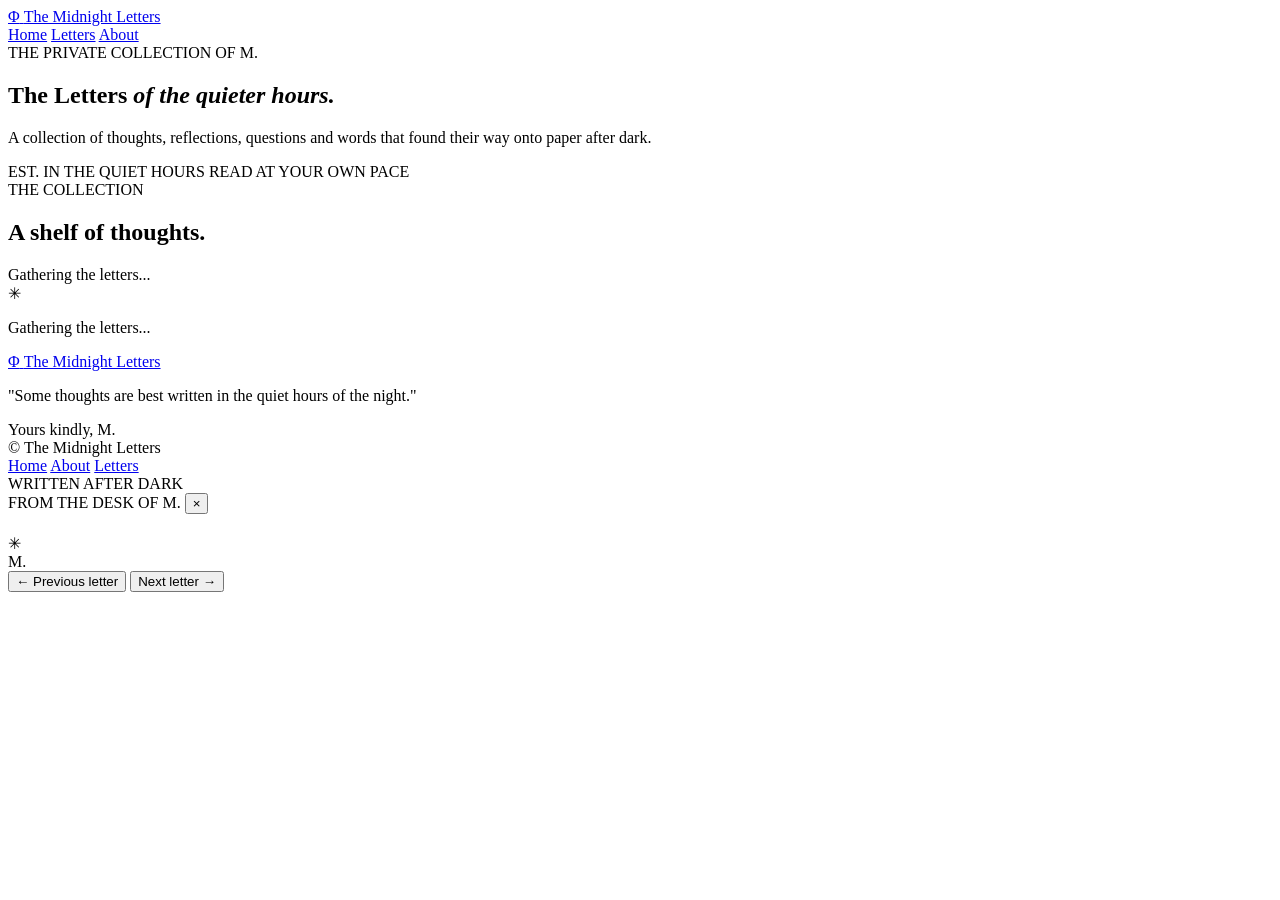
==== letters.html @ 96b76bab "feat: enhance website archive, branding, and metadata - Build interactive bookshelf-style letters ar" ====
<!DOCTYPE html>
<html lang="en">

<head>
    <title>The Letters | The Midnight Letters</title>

    <meta name="description"
        content="Explore the archive of The Midnight Letters: philosophical reflections, personal correspondence and thoughtful writings on the quieter parts of life.">

    <meta name="author" content="M.">
    <meta name="robots" content="index, follow">

    <link rel="canonical" href="https://themidnightletters.netlify.app/letters.html">

    <meta property="og:type" content="website">
    <meta property="og:title" content="The Letters | The Midnight Letters">
    <meta property="og:description"
        content="An archive of reflections, correspondence and thoughts worth returning to.">
    <meta property="og:url" content="https://themidnightletters.netlify.app/letters.html">
    <meta property="og:image" content="https://themidnightletters.netlify.app/assets/og-image.jpg">
    <meta property="og:image:width" content="1200">
    <meta property="og:image:height" content="630">
    <meta property="og:site_name" content="The Midnight Letters">
    <meta property="og:locale" content="en_ZA">

    <meta name="twitter:card" content="summary_large_image">
    <meta name="twitter:title" content="The Letters | The Midnight Letters">
    <meta name="twitter:description"
        content="An archive of reflections, correspondence and thoughts worth returning to.">
    <meta name="twitter:image" content="https://themidnightletters.netlify.app/assets/og-image.jpg">


    <script type="application/ld+json">
{
  "@context": "https://schema.org",
  "@type": "CollectionPage",
  "@id": "https://themidnightletter.netlify.app/letters.html#webpage",
  "url": "https://themidnightletter.netlify.app/letters.html",
  "name": "The Letters | The Midnight Letters",
  "description": "An archive of philosophical reflections, personal correspondence and thoughts on the quieter parts of life.",
  "isPartOf": {
    "@id": "https://themidnightletter.netlify.app/#website"
  },
  "inLanguage": "en-ZA"
}
</script>

</head>

<body class="letters-page">

    <header class="site-header">

        <a href="index.html" class="logo" aria-label="The Midnight Letters home">

            <span class="logo-symbol" aria-hidden="true">Φ</span>
            <span class="logo-name">The Midnight Letters</span>

        </a>

        <nav class="nav-links" aria-label="Main navigation">

            <a href="index.html" class="nav-link">Home</a>
            <a href="letters.html" class="nav-link active" aria-current="page">Letters</a>
            <a href="index.html#about" class="nav-link">About</a>

        </nav>

    </header>

    <main>

        <section class="archive-intro">

            <div class="archive-grain" aria-hidden="true"></div>

            <div class="archive-intro-content">

                <div class="archive-eyebrow">
                    <span></span>
                    THE PRIVATE COLLECTION OF M.
                    <span></span>
                </div>

                <h1>
                    The Letters
                    <em>of the quieter hours.</em>
                </h1>

                <p>
                    A collection of thoughts, reflections,
                    questions and words that found their way
                    onto paper after dark.
                </p>

                <div class="archive-intro-bottom">
                    <span>EST. IN THE QUIET HOURS</span>
                    <span>READ AT YOUR OWN PACE</span>
                </div>

            </div>

        </section>

        <section class="archive-section" aria-labelledby="archive-heading">

            <div class="archive-container">

                <div class="archive-section-heading">

                    <div>
                        <span class="section-eyebrow">
                            THE COLLECTION
                        </span>

                        <h2 id="archive-heading">
                            A shelf of thoughts.
                        </h2>
                    </div>

                    <span class="letter-count" id="letter-count">
                        Gathering the letters...
                    </span>

                </div>

                <div class="archive-divider">
                    <span></span>
                    <span>✳</span>
                    <span></span>
                </div>

                <div class="book-grid" id="book-grid" aria-live="polite" aria-busy="true">

                    <p class="archive-message">
                        Gathering the letters...
                    </p>

                </div>

            </div>

        </section>

    </main>

    <footer class="site-footer">

        <div class="footer-grain" aria-hidden="true"></div>

        <div class="footer-container">

            <div class="footer-main">

                <a href="index.html" class="footer-brand">
                    <span class="footer-symbol">Φ</span>
                    <span>The Midnight Letters</span>
                </a>

                <p class="footer-quote">
                    "Some thoughts are best written in the
                    quiet hours of the night."
                </p>

                <span class="footer-signature">
                    Yours kindly, M.
                </span>

            </div>

            <div class="footer-divider"></div>

            <div class="footer-bottom">

                <span class="footer-copyright">
                    © <span id="copyright-year"></span>
                    The Midnight Letters
                </span>

                <nav class="footer-navigation" aria-label="Footer navigation">

                    <a href="index.html">Home</a>
                    <a href="index.html#about">About</a>
                    <a href="letters.html">Letters</a>

                </nav>

                <span class="footer-credit">
                    WRITTEN AFTER DARK
                </span>

            </div>

        </div>

    </footer>

    <!-- Letter reading modal -->

    <div class="reading-modal" id="reading-modal" aria-hidden="true">

        <div class="modal-backdrop" data-close-modal></div>

        <section class="reading-panel" role="dialog" aria-modal="true" aria-labelledby="modal-title"
            aria-describedby="modal-opening" tabindex="-1">

            <div class="reading-topbar">

                <span class="reading-label">
                    FROM THE DESK OF M.
                </span>

                <button class="reading-close" type="button" aria-label="Close letter" data-close-modal>
                    <span aria-hidden="true">×</span>
                </button>

            </div>

            <div class="reading-scroll">

                <article class="reading-letter">

                    <div class="reading-meta">
                        <span id="modal-number"></span>
                        <span id="modal-date"></span>
                    </div>

                    <h2 id="modal-title"></h2>

                    <p class="reading-opening" id="modal-opening"></p>

                    <div class="reading-divider">
                        <span></span>
                        <span>✳</span>
                        <span></span>
                    </div>

                    <div class="reading-body" id="modal-body"></div>

                    <div class="reading-signature">
                        <span id="modal-signoff"></span>
                        <span class="reading-author" id="modal-author">M.</span>
                    </div>

                </article>

            </div>

            <div class="reading-navigation">

                <button type="button" class="reading-nav-button" id="previous-letter">
                    <span aria-hidden="true">←</span>
                    Previous letter
                </button>

                <span class="reading-position" id="reading-position"></span>

                <button type="button" class="reading-nav-button" id="next-letter">
                    Next letter
                    <span aria-hidden="true">→</span>
                </button>

            </div>

        </section>

    </div>

</body>

</html>
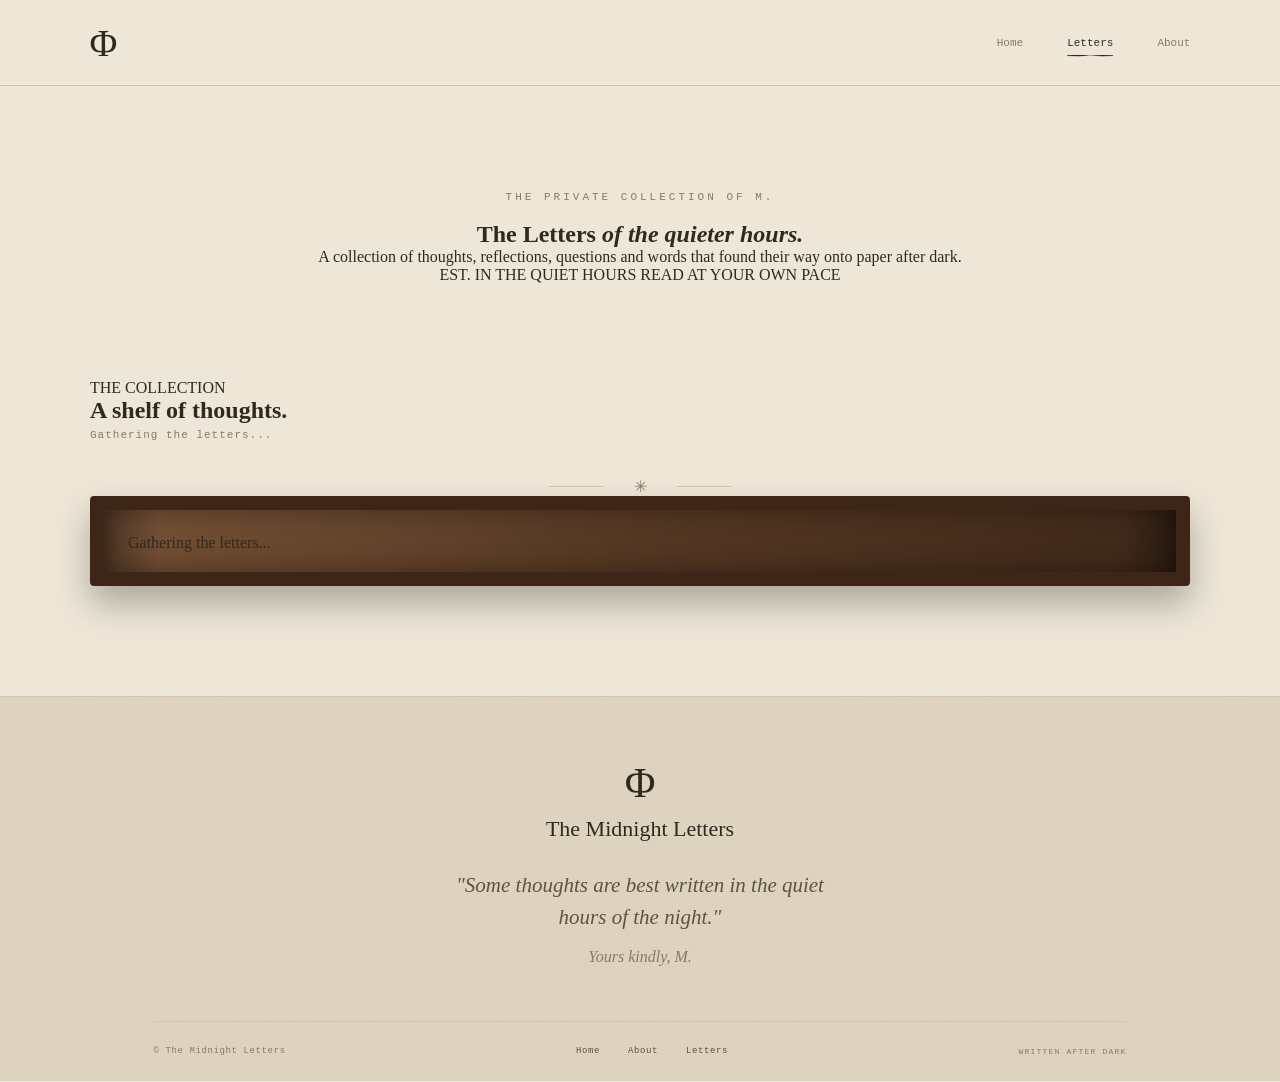
==== commit da6abbc7: "(feat): forgot to add styling - added styling to index and letters" ====
--- a/letters.html
+++ b/letters.html
@@ -29,7 +29,8 @@
         content="An archive of reflections, correspondence and thoughts worth returning to.">
     <meta name="twitter:image" content="https://themidnightletters.netlify.app/assets/og-image.jpg">
 
-
+    <link rel="stylesheet" href="css/letters.css">
+    <link rel="stylesheet" href="css/style.css">
     <script type="application/ld+json">
 {
   "@context": "https://schema.org",
--- a/css/letters.css
+++ b/css/letters.css
@@ -0,0 +1,1069 @@
+
+/* =========================================
+   THE MIDNIGHT LETTERS
+   LETTER ARCHIVE STYLESHEET
+========================================= */
+
+
+/* =========================================
+   ARCHIVE INTRODUCTION
+========================================= */
+
+.archive-intro {
+    max-width: 850px;
+    margin: 0 auto;
+    padding: 105px 24px 75px;
+    text-align: center;
+}
+
+.archive-eyebrow {
+    margin-bottom: 18px;
+    font-family: var(--typewriter);
+    font-size: 11px;
+    letter-spacing: 3px;
+    text-transform: uppercase;
+    color: var(--ink-faded);
+}
+
+.archive-title {
+    margin: 0 0 22px;
+    font-family: var(--display);
+    font-size: clamp(38px, 6vw, 64px);
+    font-weight: normal;
+    line-height: 1.1;
+    color: var(--ink);
+}
+
+.archive-description {
+    max-width: 600px;
+    margin: 0 auto;
+    font-family: var(--serif);
+    font-size: 19px;
+    line-height: 1.7;
+    color: var(--ink-soft);
+}
+
+.archive-divider {
+    display: flex;
+    align-items: center;
+    justify-content: center;
+    gap: 15px;
+    margin-top: 35px;
+    color: var(--ink-faded);
+}
+
+.archive-divider::before,
+.archive-divider::after {
+    content: "";
+    width: 55px;
+    height: 1px;
+    background: var(--border);
+}
+
+
+/* =========================================
+   ARCHIVE SECTION
+========================================= */
+
+.archive-section {
+    width: min(1100px, calc(100% - 48px));
+    margin: 0 auto;
+    padding: 20px 0 110px;
+}
+
+.archive-heading {
+    display: flex;
+    align-items: center;
+    justify-content: space-between;
+    gap: 20px;
+    margin-bottom: 40px;
+    padding-bottom: 15px;
+    border-bottom: 1px solid var(--border);
+}
+
+.archive-heading h2 {
+    margin: 0;
+    font-family: var(--display);
+    font-size: 27px;
+    font-weight: normal;
+    color: var(--ink);
+}
+
+.letter-count {
+    font-family: var(--typewriter);
+    font-size: 11px;
+    letter-spacing: 1px;
+    color: var(--ink-faded);
+}
+
+
+/* =========================================
+   ANTIQUE WOODEN BOOKCASE
+========================================= */
+
+.book-grid {
+    position: relative;
+
+    display: flex;
+    flex-direction: column;
+    gap: 0;
+
+    width: 100%;
+    padding: 24px 24px 20px;
+
+    background:
+        linear-gradient(
+            90deg,
+            rgba(0, 0, 0, 0.35),
+            transparent 5%,
+            transparent 95%,
+            rgba(0, 0, 0, 0.35)
+        ),
+        linear-gradient(
+            135deg,
+            #765237,
+            #543722 50%,
+            #3d2719
+        );
+
+    border: 14px solid #3d2617;
+    border-radius: 4px;
+
+    box-shadow:
+        0 18px 35px rgba(0, 0, 0, 0.28),
+        inset 0 0 25px rgba(0, 0, 0, 0.35);
+}
+
+
+/* =========================================
+   INDIVIDUAL SHELF INTERIOR
+========================================= */
+
+.bookshelf-row {
+    position: relative;
+
+    display: flex;
+    align-items: flex-end;
+    justify-content: flex-start;
+
+    gap: 6px;
+
+    height: 220px;
+    min-height: 220px;
+
+    padding: 0 15px 18px;
+
+    margin-bottom: 28px;
+
+    background:
+        linear-gradient(
+            90deg,
+            rgba(0, 0, 0, 0.28),
+            transparent 12%,
+            transparent 88%,
+            rgba(0, 0, 0, 0.28)
+        ),
+        linear-gradient(
+            180deg,
+            #382417,
+            #543722 55%,
+            #64432b
+        );
+
+    box-shadow:
+        inset 0 12px 20px rgba(0, 0, 0, 0.22),
+        inset 0 -5px 12px rgba(0, 0, 0, 0.25);
+
+    overflow: visible;
+}
+
+.bookshelf-row:last-child {
+    margin-bottom: 0;
+}
+
+
+/* Side framing */
+
+.bookshelf-row::before {
+    content: "";
+
+    position: absolute;
+    top: 0;
+    bottom: 0;
+    left: -24px;
+    right: -24px;
+
+    border-left: 5px solid rgba(31, 18, 10, 0.35);
+    border-right: 5px solid rgba(31, 18, 10, 0.35);
+
+    pointer-events: none;
+    z-index: 0;
+}
+
+
+/* =========================================
+   SOLID WOODEN SHELF BOARD
+========================================= */
+
+.bookshelf-board {
+    position: absolute;
+
+    bottom: 0;
+    left: -24px;
+    right: -24px;
+
+    height: 19px;
+
+    background:
+        linear-gradient(
+            180deg,
+            #a17a51 0%,
+            #795335 18%,
+            #593a24 65%,
+            #392416 100%
+        );
+
+    border-top: 2px solid #b08a5f;
+    border-bottom: 3px solid #29190f;
+
+    border-radius: 2px;
+
+    box-shadow:
+        0 7px 12px rgba(0, 0, 0, 0.4),
+        inset 0 2px 3px rgba(255, 220, 175, 0.12),
+        inset 0 -4px 5px rgba(0, 0, 0, 0.35);
+
+    z-index: 3;
+}
+
+.bookshelf-board::after {
+    content: "";
+
+    position: absolute;
+    inset: 3px 0;
+
+    background:
+        repeating-linear-gradient(
+            175deg,
+            transparent 0,
+            rgba(35, 20, 10, 0.12) 2px,
+            transparent 4px,
+            transparent 9px
+        );
+
+    opacity: 0.6;
+    pointer-events: none;
+}
+
+
+/* =========================================
+   BOOK DIMENSIONS
+========================================= */
+
+.book-card {
+    position: relative;
+
+    flex: 0 0 45px;
+
+    width: 45px;
+    min-width: 45px;
+    max-width: 45px;
+
+    height: 185px;
+
+    z-index: 2;
+}
+
+.book-button {
+    display: block;
+
+    width: 100%;
+    height: 100%;
+
+    padding: 0;
+
+    border: 0;
+    background: transparent;
+
+    cursor: pointer;
+}
+
+
+/* =========================================
+   THREE-DIMENSIONAL BOOK SPINE
+========================================= */
+
+.book-spine {
+    --leather: #493023;
+    --leather-light: #79533a;
+    --leather-dark: #24160f;
+    --gold: #d8bd8b;
+
+    position: relative;
+
+    display: flex;
+    flex-direction: column;
+    align-items: center;
+    justify-content: center;
+
+    width: 45px;
+    height: 185px;
+
+    padding: 12px 4px;
+
+    overflow: hidden;
+
+    color: var(--gold);
+
+    border-radius: 3px 3px 0 0;
+
+    background:
+        linear-gradient(
+            90deg,
+            rgba(0, 0, 0, 0.35),
+            transparent 18%,
+            rgba(255, 255, 255, 0.13) 35%,
+            transparent 65%,
+            rgba(0, 0, 0, 0.35)
+        ),
+        linear-gradient(
+            180deg,
+            var(--leather-light),
+            var(--leather) 45%,
+            var(--leather-dark)
+        );
+
+    box-shadow:
+        inset 3px 0 6px rgba(255, 255, 255, 0.2),
+        inset -3px 0 6px rgba(0, 0, 0, 0.3),
+        2px 0 5px rgba(0, 0, 0, 0.4);
+
+    transform-origin: bottom center;
+
+    transition:
+        transform 0.3s ease,
+        box-shadow 0.3s ease;
+}
+
+
+/* Leather grain */
+
+.book-spine::before {
+    content: "";
+
+    position: absolute;
+    inset: 0;
+
+    pointer-events: none;
+    opacity: 0.18;
+
+    background-image: url("data:image/svg+xml,%3Csvg viewBox='0 0 160 160' xmlns='http://www.w3.org/2000/svg'%3E%3Cfilter id='g'%3E%3CfeTurbulence type='fractalNoise' baseFrequency='.8' numOctaves='3' stitchTiles='stitch'/%3E%3C/filter%3E%3Crect width='100%25' height='100%25' filter='url(%23g)' opacity='.3'/%3E%3C/svg%3E");
+}
+
+
+/* Raised spine detailing */
+
+.book-spine::after {
+    content: "";
+
+    position: absolute;
+    top: 12px;
+    bottom: 12px;
+    left: 5px;
+    right: 5px;
+
+    border-top: 2px solid rgba(215, 184, 133, 0.55);
+    border-bottom: 2px solid rgba(215, 184, 133, 0.55);
+
+    box-shadow:
+        0 3px 0 rgba(0, 0, 0, 0.2),
+        0 -3px 0 rgba(0, 0, 0, 0.2);
+
+    pointer-events: none;
+}
+
+
+/* =========================================
+   BOOK SPINE TYPOGRAPHY
+========================================= */
+
+.spine-number,
+.spine-title,
+.spine-ornament,
+.spine-author {
+    position: relative;
+    z-index: 2;
+
+    text-shadow:
+        0 1px 2px rgba(0, 0, 0, 0.8);
+}
+
+.spine-number {
+    position: absolute;
+    top: 20px;
+
+    font-family: var(--display);
+    font-size: 11px;
+    color: var(--gold);
+}
+
+.spine-title {
+    display: block;
+
+    position: absolute;
+    top: 42px;
+    bottom: 39px;
+
+    max-height: 105px;
+    max-width: 100%;
+
+    overflow: hidden;
+
+    font-family: var(--display);
+    font-size: 12px;
+    line-height: 1.2;
+    letter-spacing: 0.5px;
+
+    text-align: center;
+    white-space: nowrap;
+
+    writing-mode: vertical-rl;
+    text-orientation: mixed;
+
+    color: #e5cfa7;
+}
+
+.spine-ornament {
+    position: absolute;
+    bottom: 23px;
+
+    font-size: 10px;
+    color: var(--gold);
+}
+
+.spine-author {
+    display: none;
+}
+
+
+/* =========================================
+   LEATHER COLOUR VARIATIONS
+========================================= */
+
+.spine-tone-1 {
+    --leather: #493023;
+    --leather-light: #79533a;
+    --leather-dark: #24160f;
+}
+
+.spine-tone-2 {
+    --leather: #563626;
+    --leather-light: #80563d;
+    --leather-dark: #2b1b12;
+}
+
+.spine-tone-3 {
+    --leather: #39251e;
+    --leather-light: #654334;
+    --leather-dark: #1e1410;
+}
+
+.spine-tone-4 {
+    --leather: #61432e;
+    --leather-light: #8a6445;
+    --leather-dark: #302016;
+}
+
+.spine-tone-5 {
+    --leather: #49382c;
+    --leather-light: #72543e;
+    --leather-dark: #241a13;
+}
+
+.spine-tone-6 {
+    --leather: #503024;
+    --leather-light: #79503b;
+    --leather-dark: #25150f;
+}
+
+.spine-tone-7 {
+    --leather: #60402b;
+    --leather-light: #886344;
+    --leather-dark: #302014;
+}
+
+.spine-tone-8 {
+    --leather: #34251d;
+    --leather-light: #5e4130;
+    --leather-dark: #1c120d;
+}
+
+
+/* =========================================
+   BOOK INTERACTIONS
+========================================= */
+
+.book-button:hover {
+    position: relative;
+    z-index: 5;
+}
+
+.book-button:hover .book-spine,
+.book-button:focus-visible .book-spine {
+    transform: translateY(-17px) rotate(-2deg);
+
+    box-shadow:
+        inset 3px 0 6px rgba(255, 255, 255, 0.2),
+        inset -3px 0 6px rgba(0, 0, 0, 0.3),
+        4px 12px 15px rgba(0, 0, 0, 0.5);
+}
+
+.book-button:focus-visible {
+    outline: 2px solid #d8bd8b;
+    outline-offset: 4px;
+}
+
+
+/* Occasional leaning books */
+
+.bookshelf-row .book-card:nth-child(7n) {
+    margin-left: 10px;
+}
+
+.bookshelf-row .book-card:nth-child(7n) .book-spine {
+    transform: rotate(-4deg);
+    transform-origin: bottom left;
+}
+
+.bookshelf-row .book-card:nth-child(7n) .book-button:hover .book-spine {
+    transform: translateY(-17px) rotate(-4deg);
+}
+
+
+/* =========================================
+   EMPTY ARCHIVE
+========================================= */
+
+.archive-empty {
+    padding: 65px 20px;
+
+    font-family: var(--serif);
+    font-size: 19px;
+    line-height: 1.7;
+    text-align: center;
+
+    color: var(--ink-faded);
+}
+
+
+/* =========================================
+   READING MODAL OVERLAY
+========================================= */
+
+.reading-modal {
+    position: fixed;
+    inset: 0;
+
+    display: flex;
+    align-items: center;
+    justify-content: center;
+
+    padding: 25px;
+
+    background: rgba(19, 14, 10, 0.86);
+    backdrop-filter: blur(7px);
+
+    z-index: 1000;
+
+    opacity: 0;
+    visibility: hidden;
+
+    transition:
+        opacity 0.35s ease,
+        visibility 0.35s ease;
+}
+
+.reading-modal.is-open {
+    opacity: 1;
+    visibility: visible;
+}
+
+
+/* =========================================
+   READING PAGE
+========================================= */
+
+.reading-panel {
+    position: relative;
+
+    width: min(760px, 100%);
+    max-height: 88vh;
+
+    padding: 75px clamp(30px, 8vw, 95px) 65px;
+
+    overflow-y: auto;
+
+    background:
+        radial-gradient(
+            ellipse at top left,
+            rgba(255, 255, 255, 0.45),
+            transparent 55%
+        ),
+        linear-gradient(
+            90deg,
+            rgba(115, 84, 49, 0.06),
+            transparent 5%,
+            transparent 95%,
+            rgba(115, 84, 49, 0.06)
+        ),
+        #f0e8d9;
+
+    border: 1px solid #c8b797;
+
+    box-shadow:
+        0 30px 100px rgba(0, 0, 0, 0.55),
+        inset 0 0 40px rgba(112, 83, 49, 0.06);
+
+    transform: translateY(25px) scale(0.98);
+
+    transition: transform 0.4s ease;
+}
+
+.reading-modal.is-open .reading-panel {
+    transform: translateY(0) scale(1);
+}
+
+
+/* Paper border */
+
+.reading-panel::before {
+    content: "";
+
+    position: absolute;
+    inset: 13px;
+
+    border: 1px solid rgba(151, 123, 84, 0.28);
+
+    pointer-events: none;
+}
+
+
+/* =========================================
+   MODAL CLOSE BUTTON
+========================================= */
+
+.reading-close {
+    position: absolute;
+    top: 25px;
+    right: 27px;
+
+    display: flex;
+    align-items: center;
+    justify-content: center;
+
+    width: 38px;
+    height: 38px;
+    min-width: 38px;
+
+    padding: 0;
+
+    border: 1px solid rgba(115, 88, 56, 0.35);
+    border-radius: 50%;
+
+    background: rgba(151, 123, 84, 0.06);
+
+    font-family: var(--serif);
+    font-size: 23px;
+    font-weight: normal;
+    line-height: 1;
+
+    color: var(--ink-soft);
+
+    cursor: pointer;
+
+    appearance: none;
+    -webkit-appearance: none;
+
+    box-shadow: none;
+
+    transition:
+        color 0.25s ease,
+        background 0.25s ease,
+        border-color 0.25s ease,
+        transform 0.25s ease;
+}
+
+.reading-close:hover {
+    background: var(--ink);
+    color: var(--paper);
+    border-color: var(--ink);
+    transform: rotate(90deg);
+}
+
+.reading-close:focus-visible {
+    outline: 2px solid #806345;
+    outline-offset: 4px;
+}
+
+.reading-close:active {
+    transform: scale(0.92);
+}
+
+
+/* =========================================
+   LETTER HEADER
+========================================= */
+
+.reading-number {
+    margin-bottom: 18px;
+
+    font-family: var(--typewriter);
+    font-size: 10px;
+    letter-spacing: 3px;
+    text-align: center;
+    text-transform: uppercase;
+
+    color: #958267;
+}
+
+.reading-title {
+    max-width: 550px;
+    margin: 0 auto 15px;
+
+    font-family: var(--display);
+    font-size: clamp(34px, 5vw, 49px);
+    font-weight: normal;
+    line-height: 1.12;
+    text-align: center;
+
+    color: #30251b;
+}
+
+.reading-date {
+    margin-bottom: 35px;
+
+    font-family: var(--serif);
+    font-size: 14px;
+    font-style: italic;
+    text-align: center;
+
+    color: #88765e;
+}
+
+
+/* Decorative divider */
+
+.reading-divider {
+    display: flex;
+    align-items: center;
+    justify-content: center;
+    gap: 13px;
+
+    margin: 0 auto 42px;
+
+    color: #a18b68;
+}
+
+.reading-divider::before,
+.reading-divider::after {
+    content: "";
+
+    width: 55px;
+    height: 1px;
+
+    background: #cbb99b;
+}
+
+
+/* =========================================
+   LETTER BODY
+========================================= */
+
+.reading-opening {
+    margin-bottom: 35px;
+
+    font-family: var(--serif);
+    font-size: 17px;
+    font-style: italic;
+    line-height: 1.8;
+
+    color: #75644e;
+}
+
+.reading-greeting {
+    margin-bottom: 25px;
+
+    font-family: var(--serif);
+    font-size: 20px;
+    font-style: italic;
+
+    color: #443629;
+}
+
+.reading-body {
+    font-family: var(--serif);
+    font-size: 19px;
+    line-height: 1.95;
+
+    color: #342a20;
+}
+
+.reading-body p {
+    margin: 0 0 25px;
+}
+
+.reading-body p:first-child::first-letter {
+    float: left;
+
+    margin: 7px 9px 0 0;
+
+    font-family: var(--display);
+    font-size: 54px;
+    line-height: 0.8;
+
+    color: #806345;
+}
+
+
+/* =========================================
+   LETTER SIGNATURE
+========================================= */
+
+.reading-signoff {
+    margin-top: 45px;
+
+    font-family: var(--serif);
+    font-size: 18px;
+    font-style: italic;
+    line-height: 1.8;
+
+    color: #75644e;
+}
+
+.reading-author {
+    margin-top: 10px;
+
+    font-family: var(--display);
+    font-size: 31px;
+    font-style: italic;
+
+    color: #443326;
+}
+
+
+/* =========================================
+   LETTER NAVIGATION
+========================================= */
+
+.reading-navigation {
+    display: flex;
+    align-items: center;
+    justify-content: space-between;
+
+    gap: 15px;
+
+    margin-top: 60px;
+    padding-top: 25px;
+
+    border-top: 1px solid #d4c4a8;
+}
+
+.reading-nav-button {
+    padding: 11px 15px;
+
+    border: 1px solid #c7b797;
+    background: transparent;
+
+    font-family: var(--typewriter);
+    font-size: 10px;
+    letter-spacing: 1px;
+    text-transform: uppercase;
+
+    color: #66543e;
+
+    cursor: pointer;
+
+    transition:
+        background 0.25s ease,
+        color 0.25s ease,
+        border-color 0.25s ease;
+}
+
+.reading-nav-button:hover:not(:disabled) {
+    background: #403124;
+    border-color: #403124;
+    color: #f0e8d9;
+}
+
+.reading-nav-button:disabled {
+    opacity: 0.3;
+    cursor: not-allowed;
+}
+
+.reading-position {
+    font-family: var(--typewriter);
+    font-size: 10px;
+    letter-spacing: 1px;
+
+    color: #958267;
+}
+
+
+/* =========================================
+   READING PANEL SCROLLBAR
+========================================= */
+
+.reading-panel::-webkit-scrollbar {
+    width: 7px;
+}
+
+.reading-panel::-webkit-scrollbar-track {
+    background: transparent;
+}
+
+.reading-panel::-webkit-scrollbar-thumb {
+    background: #c3b08e;
+    border-radius: 10px;
+}
+
+.reading-panel::-webkit-scrollbar-thumb:hover {
+    background: #9d8867;
+}
+
+
+/* =========================================
+   SCREEN READER TEXT
+========================================= */
+
+.visually-hidden {
+    position: absolute;
+
+    width: 1px;
+    height: 1px;
+
+    padding: 0;
+    margin: -1px;
+
+    overflow: hidden;
+    clip: rect(0, 0, 0, 0);
+
+    white-space: nowrap;
+    border: 0;
+}
+
+
+/* =========================================
+   RESPONSIVE DESIGN
+========================================= */
+
+@media (max-width: 650px) {
+
+    .archive-intro {
+        padding: 75px 20px 60px;
+    }
+
+    .archive-description {
+        font-size: 17px;
+    }
+
+    .archive-section {
+        width: calc(100% - 30px);
+        padding-bottom: 75px;
+    }
+
+    .archive-heading {
+        margin-bottom: 30px;
+    }
+
+    .archive-heading h2 {
+        font-size: 23px;
+    }
+
+    .book-grid {
+        padding: 15px 12px 15px;
+        border-width: 8px;
+    }
+
+    .bookshelf-row {
+        gap: 5px;
+        padding: 0 8px 18px;
+    }
+
+    .bookshelf-board {
+        left: -12px;
+        right: -12px;
+    }
+
+    .bookshelf-row::before {
+        left: -12px;
+        right: -12px;
+    }
+
+    .reading-modal {
+        padding: 10px;
+    }
+
+    .reading-panel {
+        max-height: 94vh;
+        padding: 65px 28px 40px;
+    }
+
+    .reading-title {
+        font-size: 34px;
+    }
+
+    .reading-body {
+        font-size: 17px;
+        line-height: 1.85;
+    }
+
+    .reading-navigation {
+        flex-wrap: wrap;
+        gap: 10px;
+    }
+
+    .reading-close {
+        top: 21px;
+        right: 21px;
+    }
+
+}
+
+
+@media (max-width: 380px) {
+
+    .book-grid {
+        padding-left: 6px;
+        padding-right: 6px;
+    }
+
+    .bookshelf-row {
+        gap: 4px;
+        padding-left: 4px;
+        padding-right: 4px;
+    }
+
+    .reading-panel {
+        padding-left: 21px;
+        padding-right: 21px;
+    }
+
+}
+
+
+/* =========================================
+   ACCESSIBILITY
+========================================= */
+
+@media (prefers-reduced-motion: reduce) {
+
+    *,
+    *::before,
+    *::after {
+        scroll-behavior: auto !important;
+        transition-duration: 0.01ms !important;
+        animation-duration: 0.01ms !important;
+        animation-iteration-count: 1 !important;
+    }
+
+}
--- a/css/style.css
+++ b/css/style.css
@@ -0,0 +1,1141 @@
+/* =========================================
+   THE MIDNIGHT LETTERS
+   Classical literary aesthetic
+========================================= */
+
+:root {
+    --paper: #eee7d8;
+    --paper-dark: #e4dac7;
+
+    --ink: #30291f;
+    --ink-soft: #5e5343;
+    --ink-faded: #887b65;
+
+    --border: #d1c5ad;
+
+    --serif: 'EB Garamond', Georgia, serif;
+    --display: 'IM Fell English', Georgia, serif;
+    --typewriter: 'Special Elite', monospace;
+}
+
+* {
+    box-sizing: border-box;
+    margin: 0;
+    padding: 0;
+}
+
+html {
+    scroll-behavior: smooth;
+}
+
+body {
+    min-height: 100vh;
+    background: var(--paper);
+    color: var(--ink);
+    font-family: var(--serif);
+}
+
+
+/* =========================================
+   NAVIGATION
+========================================= */
+
+.site-header {
+    width: 100%;
+    height: 86px;
+
+    display: flex;
+    align-items: center;
+    justify-content: space-between;
+
+    padding: 0 7%;
+
+    border-bottom: 1px solid var(--border);
+
+    position: relative;
+    z-index: 10;
+}
+
+
+/* =========================================
+   LOGO
+========================================= */
+
+.logo {
+    display: flex;
+    align-items: center;
+    gap: 13px;
+
+    text-decoration: none;
+    color: var(--ink);
+}
+
+.logo-symbol {
+    font-family: var(--display);
+    font-size: 38px;
+    line-height: 1;
+
+    display: inline-block;
+
+    transition:
+        transform 0.7s ease,
+        color 0.4s ease;
+}
+
+.logo-name {
+    max-width: 0;
+    opacity: 0;
+    overflow: hidden;
+    white-space: nowrap;
+
+    font-family: var(--display);
+    font-size: 19px;
+
+    transition:
+        max-width 0.6s ease,
+        opacity 0.4s ease,
+        transform 0.5s ease;
+
+    transform: translateX(-8px);
+}
+
+.logo:hover .logo-symbol,
+.logo:focus-visible .logo-symbol {
+    transform: rotate(90deg);
+    color: var(--ink-soft);
+}
+
+.logo:hover .logo-name,
+.logo:focus-visible .logo-name {
+    max-width: 230px;
+    opacity: 1;
+    transform: translateX(0);
+}
+
+
+/* =========================================
+   NAVIGATION LINKS
+========================================= */
+
+.nav-links {
+    display: flex;
+    align-items: center;
+    gap: 44px;
+}
+
+.nav-link {
+    position: relative;
+
+    display: inline-block;
+
+    text-decoration: none;
+    color: var(--ink-faded);
+
+    font-family: var(--typewriter);
+    font-size: 11px;
+
+    padding: 9px 0;
+
+    transition:
+        color 0.35s ease,
+        transform 0.35s ease;
+}
+
+
+/* Organic ink stroke */
+
+.nav-link::after {
+    content: '';
+
+    position: absolute;
+
+    left: 0;
+    bottom: 1px;
+
+    width: 100%;
+    height: 2px;
+
+    background: var(--ink);
+
+    transform: scaleX(0);
+    transform-origin: left center;
+
+    clip-path: polygon(0 35%,
+            25% 15%,
+            50% 45%,
+            75% 20%,
+            100% 40%,
+            100% 75%,
+            75% 90%,
+            50% 65%,
+            25% 90%,
+            0 70%);
+
+    transition: transform 0.45s cubic-bezier(.2, .7, .2, 1);
+}
+
+.nav-link:hover,
+.nav-link:focus-visible {
+    color: var(--ink);
+    transform: translateY(-2px);
+}
+
+.nav-link:hover::after,
+.nav-link:focus-visible::after,
+.nav-link.active::after {
+    transform: scaleX(1);
+}
+
+.nav-link.active {
+    color: var(--ink);
+}
+
+
+/* =========================================
+   HERO SECTION
+========================================= */
+
+.hero-section {
+    position: relative;
+
+    min-height: calc(100vh - 86px);
+    min-height: calc(100svh - 86px);
+
+    display: flex;
+    align-items: center;
+
+    padding: 100px 12%;
+
+    overflow: hidden;
+}
+
+
+/* Interactive astronomical illustration */
+
+#astrolabe-canvas {
+    position: absolute;
+    inset: 0;
+
+    width: 100%;
+    height: 100%;
+
+    z-index: 0;
+
+    pointer-events: none;
+}
+
+
+/* Paper texture */
+
+.paper-grain {
+    position: absolute;
+    inset: 0;
+
+    pointer-events: none;
+    z-index: 1;
+
+    opacity: 0.16;
+
+    background-image: url("data:image/svg+xml,%3Csvg viewBox='0 0 180 180' xmlns='http://www.w3.org/2000/svg'%3E%3Cfilter id='n'%3E%3CfeTurbulence type='fractalNoise' baseFrequency='.9' numOctaves='3' stitchTiles='stitch'/%3E%3C/filter%3E%3Crect width='100%25' height='100%25' filter='url(%23n)' opacity='.22'/%3E%3C/svg%3E");
+}
+
+
+/* =========================================
+   HERO CONTENT
+========================================= */
+
+.hero-content {
+    position: relative;
+    z-index: 2;
+
+    width: 100%;
+    max-width: 820px;
+}
+
+
+/* Editorial metadata */
+
+.hero-meta {
+    display: flex;
+    align-items: center;
+    gap: 12px;
+
+    margin-bottom: 38px;
+
+    color: var(--ink-faded);
+
+    font-family: var(--typewriter);
+    font-size: 9px;
+    letter-spacing: 1.1px;
+}
+
+.meta-line {
+    width: 30px;
+    height: 1px;
+    background: var(--ink-faded);
+}
+
+.meta-separator {
+    font-size: 14px;
+}
+
+
+/* Heading */
+
+.hero-content h1 {
+    max-width: 760px;
+
+    font-family: var(--display);
+    font-weight: 400;
+
+    font-size: clamp(48px, 7vw, 88px);
+    line-height: 1.12;
+
+    letter-spacing: -1.8px;
+
+    color: var(--ink);
+
+    min-height: 2.25em;
+}
+
+.typing-cursor {
+    display: inline-block;
+
+    font-family: var(--serif);
+    font-size: 0.8em;
+
+    margin-left: 4px;
+
+    animation: cursor-blink 1s steps(2, start) infinite;
+}
+
+@keyframes cursor-blink {
+    to {
+        visibility: hidden;
+    }
+}
+
+
+/* Letter body */
+
+.hero-body {
+    margin-top: 24px;
+    max-width: 490px;
+}
+
+.hero-description {
+    font-family: var(--serif);
+    font-size: 21px;
+
+    line-height: 1.65;
+    color: var(--ink-soft);
+}
+
+
+/* Signature */
+
+.sign-off {
+    margin-top: 30px;
+
+    display: flex;
+    flex-direction: column;
+    align-items: flex-start;
+    gap: 10px;
+
+    font-family: var(--display);
+    font-size: 21px;
+    font-style: italic;
+}
+
+.sign-off-line {
+    width: 38px;
+    height: 1px;
+    background: var(--ink-faded);
+}
+
+
+/* =========================================
+   RESPONSIVE
+========================================= */
+
+@media (max-width: 768px) {
+
+    .site-header {
+        height: 75px;
+        padding: 0 5%;
+    }
+
+    .logo-name {
+        display: none;
+    }
+
+    .nav-links {
+        gap: 23px;
+    }
+
+    .hero-section {
+        min-height: calc(100svh - 75px);
+        padding: 85px 7%;
+    }
+
+    .hero-content h1 {
+        font-size: clamp(45px, 9vw, 65px);
+        min-height: 2.6em;
+    }
+
+    .hero-meta {
+        font-size: 8px;
+        gap: 8px;
+        margin-bottom: 30px;
+    }
+
+    .hero-description {
+        font-size: 19px;
+    }
+}
+
+
+@media (max-width: 420px) {
+
+    .site-header {
+        padding: 0 20px;
+    }
+
+    .nav-links {
+        gap: 17px;
+    }
+
+    .nav-link {
+        font-size: 9px;
+    }
+
+    .hero-section {
+        padding: 75px 24px;
+    }
+
+    .hero-content h1 {
+        font-size: 47px;
+        letter-spacing: -1px;
+    }
+
+    .hero-description {
+        font-size: 18px;
+    }
+}
+
+
+/* =========================================
+   ABOUT SECTION
+========================================= */
+
+.about-section {
+    position: relative;
+    padding: 120px 12%;
+    background: var(--paper-dark);
+    color: var(--ink);
+    overflow: hidden;
+    border-top: 1px solid var(--border);
+}
+
+.about-grain {
+    position: absolute;
+    inset: 0;
+    pointer-events: none;
+    opacity: 0.13;
+    background-image: url("data:image/svg+xml,%3Csvg viewBox='0 0 180 180' xmlns='http://www.w3.org/2000/svg'%3E%3Cfilter id='n'%3E%3CfeTurbulence type='fractalNoise' baseFrequency='.9' numOctaves='3' stitchTiles='stitch'/%3E%3C/filter%3E%3Crect width='100%25' height='100%25' filter='url(%23n)' opacity='.22'/%3E%3C/svg%3E");
+}
+
+.about-container {
+    position: relative;
+    z-index: 1;
+    max-width: 1200px;
+    margin: 0 auto;
+}
+
+.about-heading {
+    display: flex;
+    align-items: center;
+    gap: 18px;
+    margin-bottom: 75px;
+}
+
+.about-eyebrow {
+    font-family: var(--typewriter);
+    font-size: 10px;
+    letter-spacing: 1.5px;
+    color: var(--ink-faded);
+    white-space: nowrap;
+}
+
+.about-heading-line {
+    width: 65px;
+    height: 1px;
+    background: var(--ink-faded);
+    opacity: 0.6;
+}
+
+.about-layout {
+    display: grid;
+    grid-template-columns: minmax(0, 1.5fr) minmax(240px, 0.8fr);
+    align-items: center;
+    gap: 90px;
+}
+
+/* Letter */
+
+.letter-content {
+    max-width: 680px;
+}
+
+.letter-date {
+    display: block;
+    margin-bottom: 25px;
+    font-family: var(--typewriter);
+    font-size: 9px;
+    letter-spacing: 1.5px;
+    color: var(--ink-faded);
+}
+
+.letter-content h2 {
+    max-width: 650px;
+    font-family: var(--display);
+    font-size: clamp(42px, 5vw, 62px);
+    font-weight: 400;
+    line-height: 1.12;
+    letter-spacing: -0.8px;
+    color: var(--ink);
+}
+
+.letter-divider {
+    display: flex;
+    align-items: center;
+    gap: 12px;
+    width: 110px;
+    margin: 32px 0;
+    color: var(--ink-faded);
+}
+
+.letter-divider span:first-child,
+.letter-divider span:last-child {
+    flex: 1;
+    height: 1px;
+    background: var(--border);
+}
+
+.letter-divider span:nth-child(2) {
+    font-size: 13px;
+}
+
+.letter-body {
+    font-family: var(--serif);
+    font-size: 19px;
+    line-height: 1.8;
+    color: var(--ink-soft);
+}
+
+.letter-body p {
+    margin-bottom: 23px;
+}
+
+.letter-body .letter-greeting {
+    font-family: var(--display);
+    font-size: 25px;
+    font-style: italic;
+    color: var(--ink);
+    margin-bottom: 22px;
+}
+
+.letter-signature {
+    display: flex;
+    flex-direction: column;
+    align-items: flex-start;
+    gap: 7px;
+    margin-top: 42px;
+    font-family: var(--display);
+    font-size: 20px;
+    font-style: italic;
+    color: var(--ink);
+}
+
+.signature-name {
+    font-size: 49px;
+    line-height: 1;
+    margin-top: 3px;
+}
+
+/* Antique illustration */
+
+.about-illustration {
+    display: flex;
+    flex-direction: column;
+    align-items: center;
+    justify-content: center;
+    color: var(--ink-faded);
+}
+
+.illustration-frame {
+    width: 100%;
+    max-width: 360px;
+    opacity: 0.85;
+    transition: opacity 0.5s ease, transform 0.7s ease;
+}
+
+.illustration-frame svg {
+    display: block;
+    width: 100%;
+    height: auto;
+}
+
+.about-illustration:hover .illustration-frame {
+    opacity: 1;
+    transform: rotate(-1deg);
+}
+
+.illustration-caption {
+    margin-top: 25px;
+    font-family: var(--typewriter);
+    font-size: 8px;
+    letter-spacing: 1.8px;
+    text-align: center;
+    color: var(--ink-faded);
+}
+
+/* Responsive */
+
+@media (max-width: 900px) {
+    .about-section {
+        padding: 100px 8%;
+    }
+
+    .about-layout {
+        grid-template-columns: 1fr;
+        gap: 65px;
+    }
+
+    .about-illustration {
+        max-width: 330px;
+        margin: 0 auto;
+    }
+
+    .illustration-frame {
+        max-width: 300px;
+    }
+}
+
+@media (max-width: 600px) {
+    .about-section {
+        padding: 85px 7%;
+    }
+
+    .about-heading {
+        margin-bottom: 50px;
+    }
+
+    .letter-content h2 {
+        font-size: 43px;
+    }
+
+    .letter-body {
+        font-size: 18px;
+        line-height: 1.75;
+    }
+
+    .about-layout {
+        gap: 50px;
+    }
+}
+
+
+/* =========================================
+   LETTERS SECTION
+========================================= */
+
+.letters-section {
+    position: relative;
+    padding: 115px 12% 55px;
+    background: var(--paper);
+    border-top: 1px solid var(--border);
+    overflow: hidden;
+}
+
+.letters-grain {
+    position: absolute;
+    inset: 0;
+    pointer-events: none;
+    opacity: 0.13;
+    background-image: url("data:image/svg+xml,%3Csvg viewBox='0 0 180 180' xmlns='http://www.w3.org/2000/svg'%3E%3Cfilter id='n'%3E%3CfeTurbulence type='fractalNoise' baseFrequency='.9' numOctaves='3' stitchTiles='stitch'/%3E%3C/filter%3E%3Crect width='100%25' height='100%25' filter='url(%23n)' opacity='.22'/%3E%3C/svg%3E");
+}
+
+.letters-container {
+    position: relative;
+    z-index: 1;
+    max-width: 1200px;
+    margin: 0 auto;
+}
+
+.letters-topline,
+.letters-bottomline {
+    display: flex;
+    align-items: center;
+    justify-content: space-between;
+    font-family: var(--typewriter);
+    font-size: 9px;
+    letter-spacing: 1.3px;
+    color: var(--ink-faded);
+}
+
+.letters-topline {
+    margin-bottom: 75px;
+}
+
+.letters-topline-line {
+    flex: 1;
+    height: 1px;
+    margin: 0 25px;
+    background: var(--border);
+}
+
+.letters-content {
+    display: grid;
+    grid-template-columns: 1.1fr 0.9fr;
+    align-items: center;
+    gap: 80px;
+}
+
+.letters-copy {
+    max-width: 590px;
+}
+
+.letters-eyebrow {
+    display: block;
+    margin-bottom: 25px;
+    font-family: var(--typewriter);
+    font-size: 9px;
+    letter-spacing: 1.2px;
+    color: var(--ink-faded);
+}
+
+.letters-copy h2 {
+    font-family: var(--display);
+    font-size: clamp(48px, 6vw, 76px);
+    font-weight: 400;
+    line-height: 1.08;
+    letter-spacing: -1.5px;
+    color: var(--ink);
+    margin-bottom: 30px;
+}
+
+.letters-copy h2 em {
+    display: block;
+    font-weight: 400;
+}
+
+.letters-copy p {
+    max-width: 490px;
+    margin-bottom: 19px;
+    font-family: var(--serif);
+    font-size: 19px;
+    line-height: 1.7;
+    color: var(--ink-soft);
+}
+
+/* CTA */
+
+.letters-cta {
+    display: inline-flex;
+    align-items: center;
+    gap: 23px;
+    margin-top: 24px;
+    padding: 14px 0;
+    border-bottom: 1px solid var(--ink-faded);
+    text-decoration: none;
+    color: var(--ink);
+    font-family: var(--typewriter);
+    font-size: 11px;
+    letter-spacing: 0.8px;
+    transition: gap 0.4s ease, color 0.4s ease;
+}
+
+.letters-cta-arrow {
+    font-size: 19px;
+    transition: transform 0.4s ease;
+}
+
+.letters-cta:hover,
+.letters-cta:focus-visible {
+    gap: 33px;
+    color: var(--ink-faded);
+}
+
+.letters-cta:hover .letters-cta-arrow,
+.letters-cta:focus-visible .letters-cta-arrow {
+    transform: translateX(5px);
+}
+
+/* Letter illustration */
+
+.letters-artwork {
+    display: flex;
+    flex-direction: column;
+    align-items: center;
+    justify-content: center;
+}
+
+.letter-illustration {
+    position: relative;
+    width: 300px;
+    height: 380px;
+    display: flex;
+    justify-content: center;
+    align-items: center;
+    transform: rotate(3deg);
+    transition: transform 0.7s ease;
+}
+
+.letters-artwork:hover .letter-illustration {
+    transform: rotate(0deg) translateY(-5px);
+}
+
+.letter-paper {
+    position: relative;
+    width: 260px;
+    height: 340px;
+    padding: 25px 23px;
+    background: #e8deca;
+    border: 1px solid #cbbda4;
+    box-shadow:
+        0 3px 8px rgba(48, 41, 31, 0.08),
+        0 18px 35px rgba(48, 41, 31, 0.09);
+    display: flex;
+    flex-direction: column;
+    align-items: center;
+}
+
+.paper-top {
+    width: 100%;
+    display: flex;
+    justify-content: space-between;
+    align-items: center;
+    font-family: var(--typewriter);
+    font-size: 7px;
+    letter-spacing: 1px;
+    color: var(--ink-faded);
+}
+
+.paper-top span:last-child {
+    font-size: 14px;
+}
+
+.paper-decoration {
+    width: 180px;
+    margin-top: 22px;
+    color: var(--ink-faded);
+}
+
+.paper-decoration svg {
+    width: 100%;
+    display: block;
+}
+
+.paper-writing {
+    width: 100%;
+    display: flex;
+    flex-direction: column;
+    gap: 11px;
+    margin-top: 12px;
+    opacity: 0.45;
+}
+
+.paper-writing span {
+    display: block;
+    height: 1px;
+    background: var(--ink-faded);
+}
+
+.paper-writing span:nth-child(2) {
+    width: 90%;
+}
+
+.paper-writing span:nth-child(3) {
+    width: 96%;
+}
+
+.paper-writing span:nth-child(4) {
+    width: 70%;
+}
+
+.paper-signature {
+    align-self: flex-end;
+    margin-top: auto;
+    font-family: var(--display);
+    font-size: 29px;
+    font-style: italic;
+    color: var(--ink-soft);
+}
+
+.letter-seal {
+    position: absolute;
+    bottom: 23px;
+    left: 50%;
+    transform: translateX(-50%);
+    width: 48px;
+    height: 48px;
+    display: flex;
+    align-items: center;
+    justify-content: center;
+    border-radius: 50%;
+    background: #795747;
+    color: #e8deca;
+    font-family: var(--display);
+    font-size: 22px;
+    box-shadow: 0 3px 8px rgba(48, 41, 31, 0.15);
+}
+
+.letters-art-caption {
+    margin-top: 15px;
+    font-family: var(--typewriter);
+    font-size: 8px;
+    letter-spacing: 1.5px;
+    color: var(--ink-faded);
+    text-align: center;
+}
+
+.letters-bottomline {
+    margin-top: 90px;
+    padding-top: 20px;
+    border-top: 1px solid var(--border);
+}
+
+/* Responsive */
+
+@media (max-width: 900px) {
+    .letters-section {
+        padding: 95px 8% 45px;
+    }
+
+    .letters-content {
+        grid-template-columns: 1fr;
+        gap: 65px;
+    }
+
+    .letters-artwork {
+        margin: 0 auto;
+    }
+}
+
+@media (max-width: 600px) {
+    .letters-section {
+        padding: 80px 7% 35px;
+    }
+
+    .letters-topline {
+        margin-bottom: 55px;
+        font-size: 7px;
+        gap: 10px;
+    }
+
+    .letters-topline-line {
+        margin: 0 5px;
+    }
+
+    .letters-copy h2 {
+        font-size: 49px;
+    }
+
+    .letters-copy p {
+        font-size: 18px;
+    }
+
+    .letter-illustration {
+        transform: scale(0.9) rotate(3deg);
+    }
+
+    .letters-bottomline {
+        margin-top: 60px;
+        font-size: 7px;
+    }
+}
+
+
+/* =========================================
+   FOOTER
+========================================= */
+
+.site-footer {
+    position: relative;
+    padding: 65px 12% 25px;
+    background: #ded3bf;
+    border-top: 1px solid var(--border);
+    overflow: hidden;
+}
+
+.footer-grain {
+    position: absolute;
+    inset: 0;
+    pointer-events: none;
+    opacity: 0.12;
+
+    background-image: url("data:image/svg+xml,%3Csvg viewBox='0 0 180 180' xmlns='http://www.w3.org/2000/svg'%3E%3Cfilter id='n'%3E%3CfeTurbulence type='fractalNoise' baseFrequency='.9' numOctaves='3' stitchTiles='stitch'/%3E%3C/filter%3E%3Crect width='100%25' height='100%25' filter='url(%23n)' opacity='.22'/%3E%3C/svg%3E");
+}
+
+.footer-container {
+    position: relative;
+    z-index: 1;
+    max-width: 1200px;
+    margin: 0 auto;
+}
+
+.footer-main {
+    display: flex;
+    flex-direction: column;
+    align-items: center;
+    text-align: center;
+    padding-bottom: 55px;
+}
+
+.footer-brand {
+    display: flex;
+    flex-direction: column;
+    align-items: center;
+    gap: 12px;
+    color: var(--ink);
+    text-decoration: none;
+    font-family: var(--display);
+    font-size: 22px;
+}
+
+.footer-symbol {
+    font-size: 42px;
+    line-height: 1;
+    transition: transform 0.6s ease;
+}
+
+.footer-brand:hover .footer-symbol {
+    transform: rotate(90deg);
+}
+
+.footer-quote {
+    max-width: 390px;
+    margin-top: 28px;
+    font-family: var(--display);
+    font-size: 21px;
+    font-style: italic;
+    line-height: 1.5;
+    color: var(--ink-soft);
+}
+
+.footer-signature {
+    margin-top: 15px;
+    font-family: var(--serif);
+    font-size: 16px;
+    font-style: italic;
+    color: var(--ink-faded);
+}
+
+.footer-divider {
+    width: 100%;
+    height: 1px;
+    background: var(--border);
+}
+
+.footer-bottom {
+    display: flex;
+    justify-content: space-between;
+    align-items: center;
+    gap: 25px;
+    padding-top: 24px;
+    font-family: var(--typewriter);
+    font-size: 9px;
+    letter-spacing: 0.6px;
+    color: var(--ink-faded);
+}
+
+.footer-navigation {
+    display: flex;
+    align-items: center;
+    gap: 28px;
+}
+
+.footer-navigation a {
+    position: relative;
+    color: var(--ink-soft);
+    text-decoration: none;
+    transition: color 0.3s ease;
+}
+
+.footer-navigation a::after {
+    content: "";
+    position: absolute;
+    bottom: -5px;
+    left: 0;
+    width: 100%;
+    height: 1px;
+    background: var(--ink);
+    transform: scaleX(0);
+    transform-origin: left;
+    transition: transform 0.35s ease;
+}
+
+.footer-navigation a:hover,
+.footer-navigation a:focus-visible {
+    color: var(--ink);
+}
+
+.footer-navigation a:hover::after,
+.footer-navigation a:focus-visible::after {
+    transform: scaleX(1);
+}
+
+.footer-credit {
+    font-size: 8px;
+    letter-spacing: 1.2px;
+}
+
+/* Responsive */
+
+@media (max-width: 768px) {
+    .site-footer {
+        padding: 55px 7% 25px;
+    }
+
+    .footer-bottom {
+        flex-direction: column;
+        gap: 22px;
+        text-align: center;
+    }
+
+    .footer-navigation {
+        gap: 25px;
+    }
+}
+
+@media (max-width: 420px) {
+    .footer-quote {
+        font-size: 19px;
+    }
+
+    .footer-navigation {
+        gap: 19px;
+    }
+}
+
+
+/* =========================================
+   ACCESSIBILITY
+========================================= */
+
+:focus-visible {
+    outline: 1px solid var(--ink);
+    outline-offset: 5px;
+}
+
+@media (prefers-reduced-motion: reduce) {
+
+    *,
+    *::before,
+    *::after {
+        animation-duration: 0.01ms !important;
+        animation-iteration-count: 1 !important;
+        transition-duration: 0.01ms !important;
+    }
+}
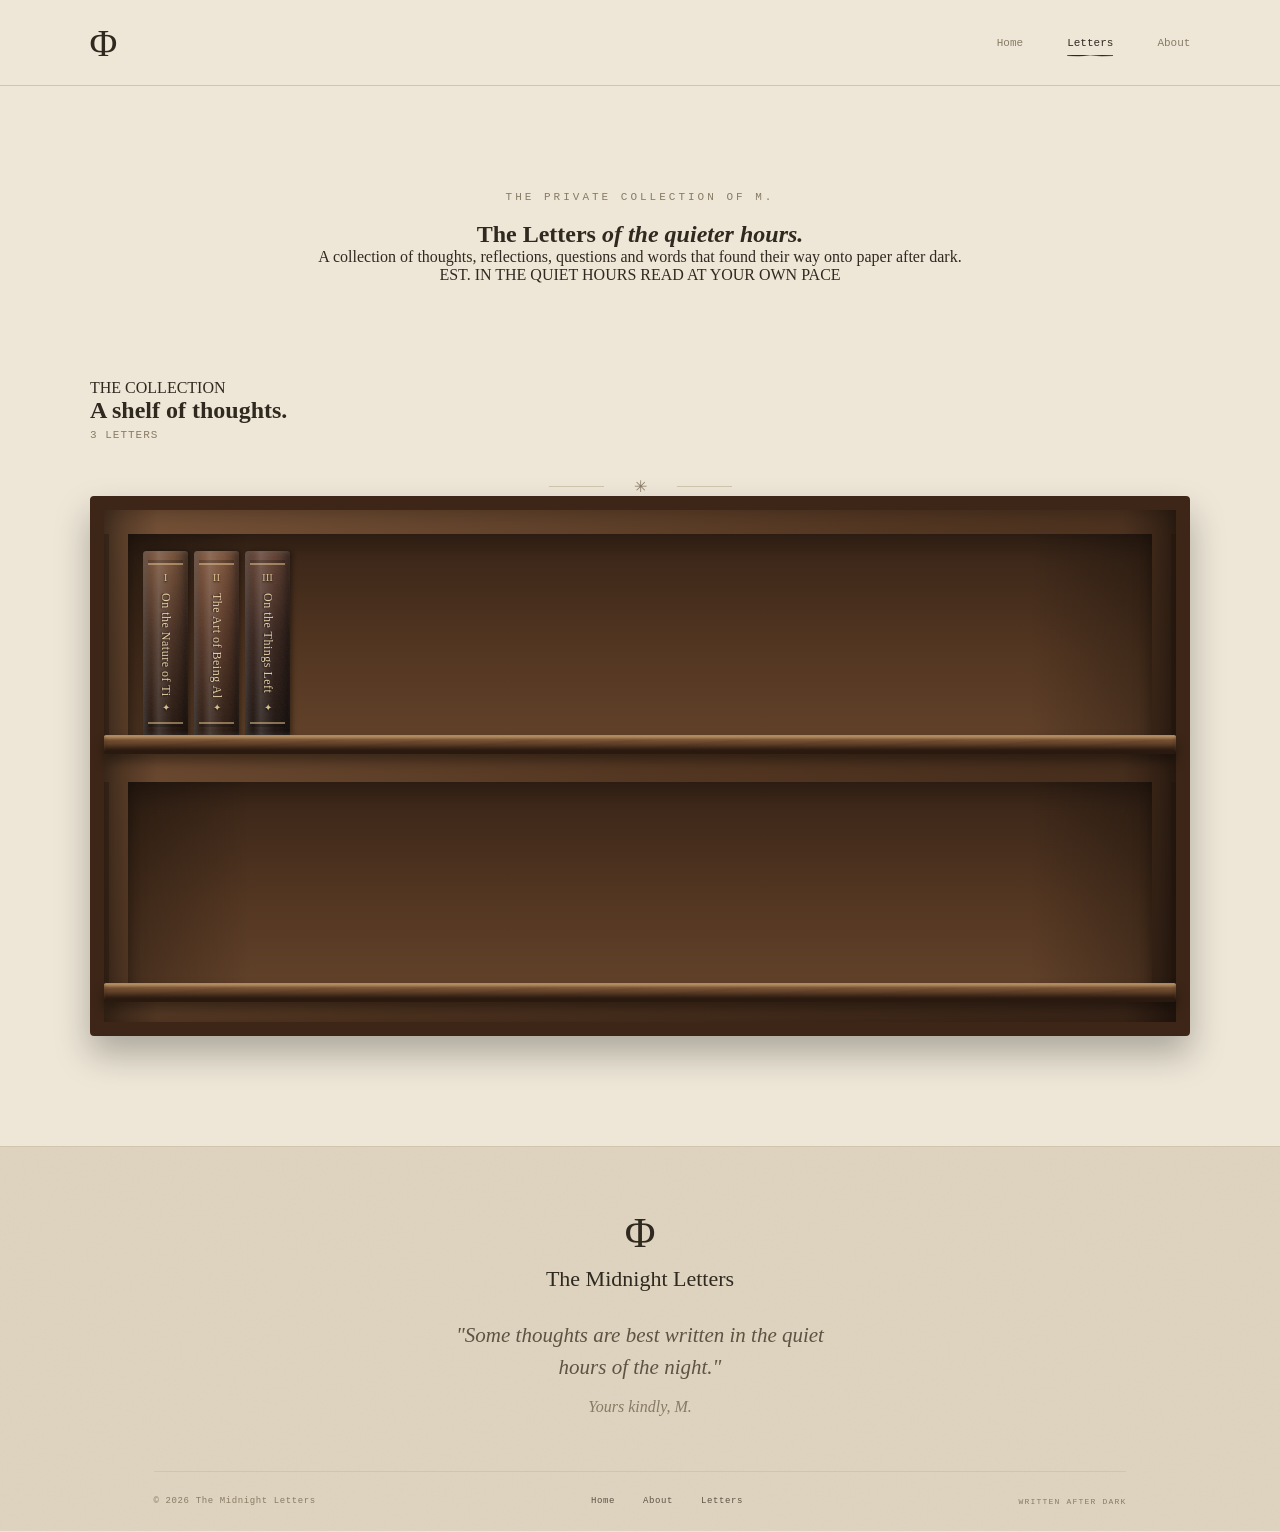
==== commit 827fa3fa: "(chores): fixed the javascript" ====
--- a/letters.html
+++ b/letters.html
@@ -31,6 +31,8 @@
 
     <link rel="stylesheet" href="css/letters.css">
     <link rel="stylesheet" href="css/style.css">
+    <script src="js/letters.js" defer></script>
+    <script src="js/main.js" defer></script>
     <script type="application/ld+json">
 {
   "@context": "https://schema.org",
